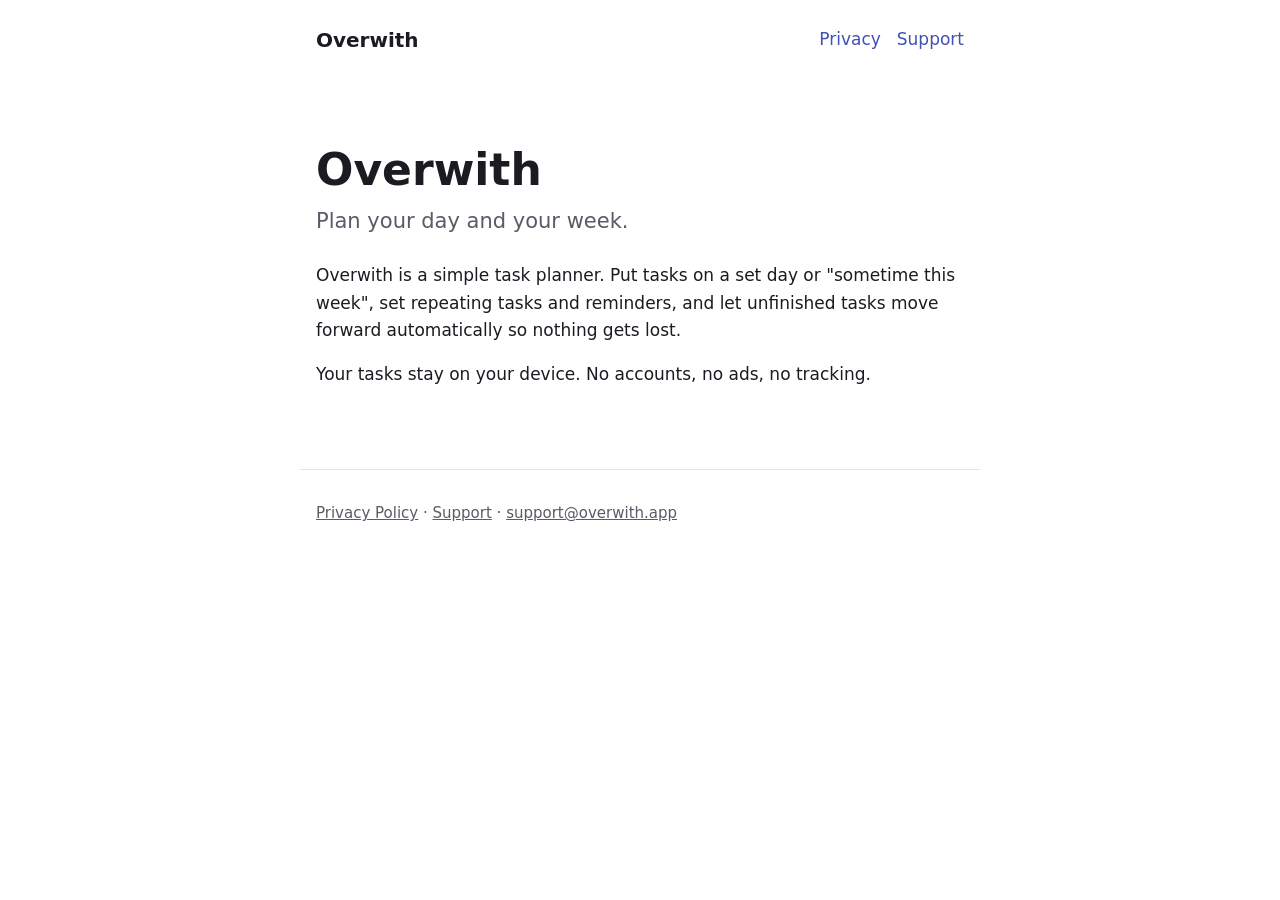
==== index.html @ d7bcf89e "feat: add home, privacy, and support pages" ====
<!doctype html>
<html lang="en">
<head>
  <meta charset="utf-8">
  <meta name="viewport" content="width=device-width, initial-scale=1">
  <title>Overwith</title>
  <meta name="description" content="Overwith: plan your day and your week.">
  <link rel="stylesheet" href="style.css">
</head>
<body>
  <header>
    <a class="brand" href="/">Overwith</a>
    <nav>
      <a href="/privacy">Privacy</a>
      <a href="/support">Support</a>
    </nav>
  </header>

  <main>
    <section class="hero">
      <h1>Overwith</h1>
      <p class="tagline">Plan your day and your week.</p>
      <p>
        Overwith is a simple task planner. Put tasks on a set day or
        "sometime this week", set repeating tasks and reminders, and let
        unfinished tasks move forward automatically so nothing gets lost.
      </p>
      <p>
        Your tasks stay on your device. No accounts, no ads, no tracking.
      </p>
    </section>
  </main>

  <footer>
    <p>
      <a href="/privacy">Privacy Policy</a> ·
      <a href="/support">Support</a> ·
      <a href="mailto:support@overwith.app">support@overwith.app</a>
    </p>
  </footer>
</body>
</html>
---- style.css ----
:root {
  --bg: #ffffff;
  --surface: #f4f4fb;
  --text: #1c1b22;
  --muted: #5b5a66;
  --accent: #3f51b5;
  --border: #e2e1ec;
  color-scheme: light dark;
}

@media (prefers-color-scheme: dark) {
  :root {
    --bg: #121218;
    --surface: #1c1c25;
    --text: #e6e5ee;
    --muted: #a9a8b6;
    --accent: #9fa8ff;
    --border: #2c2c38;
  }
}

* {
  box-sizing: border-box;
}

body {
  margin: 0;
  background: var(--bg);
  color: var(--text);
  font-family: system-ui, -apple-system, "Segoe UI", Roboto, sans-serif;
  font-size: 17px;
  line-height: 1.6;
}

header,
main,
footer {
  max-width: 680px;
  margin: 0 auto;
  padding: 0 16px;
}

header {
  display: flex;
  align-items: center;
  justify-content: space-between;
  gap: 16px;
  padding-top: 24px;
  padding-bottom: 24px;
}

header .brand {
  font-weight: 700;
  font-size: 20px;
  color: var(--text);
  text-decoration: none;
}

nav {
  display: flex;
  gap: 16px;
}

a {
  color: var(--accent);
}

nav a {
  text-decoration: none;
}

nav a:hover,
nav a:focus-visible {
  text-decoration: underline;
}

main {
  padding-bottom: 48px;
}

h1 {
  font-size: 32px;
  line-height: 1.2;
  margin: 16px 0 8px;
}

h2 {
  font-size: 21px;
  margin: 32px 0 8px;
}

h3 {
  font-size: 17px;
  margin: 24px 0 4px;
}

h3 + p {
  margin-top: 0;
}

.muted {
  color: var(--muted);
}

.hero {
  padding: 48px 0 16px;
}

.hero h1 {
  font-size: 44px;
}

.hero .tagline {
  font-size: 21px;
  color: var(--muted);
  margin: 0 0 24px;
}

.summary {
  background: var(--surface);
  border: 1px solid var(--border);
  border-radius: 12px;
  padding: 16px 20px;
}

.summary p {
  margin: 0;
}

footer {
  border-top: 1px solid var(--border);
  padding-top: 16px;
  padding-bottom: 32px;
  font-size: 15px;
  color: var(--muted);
}

footer a {
  color: var(--muted);
}
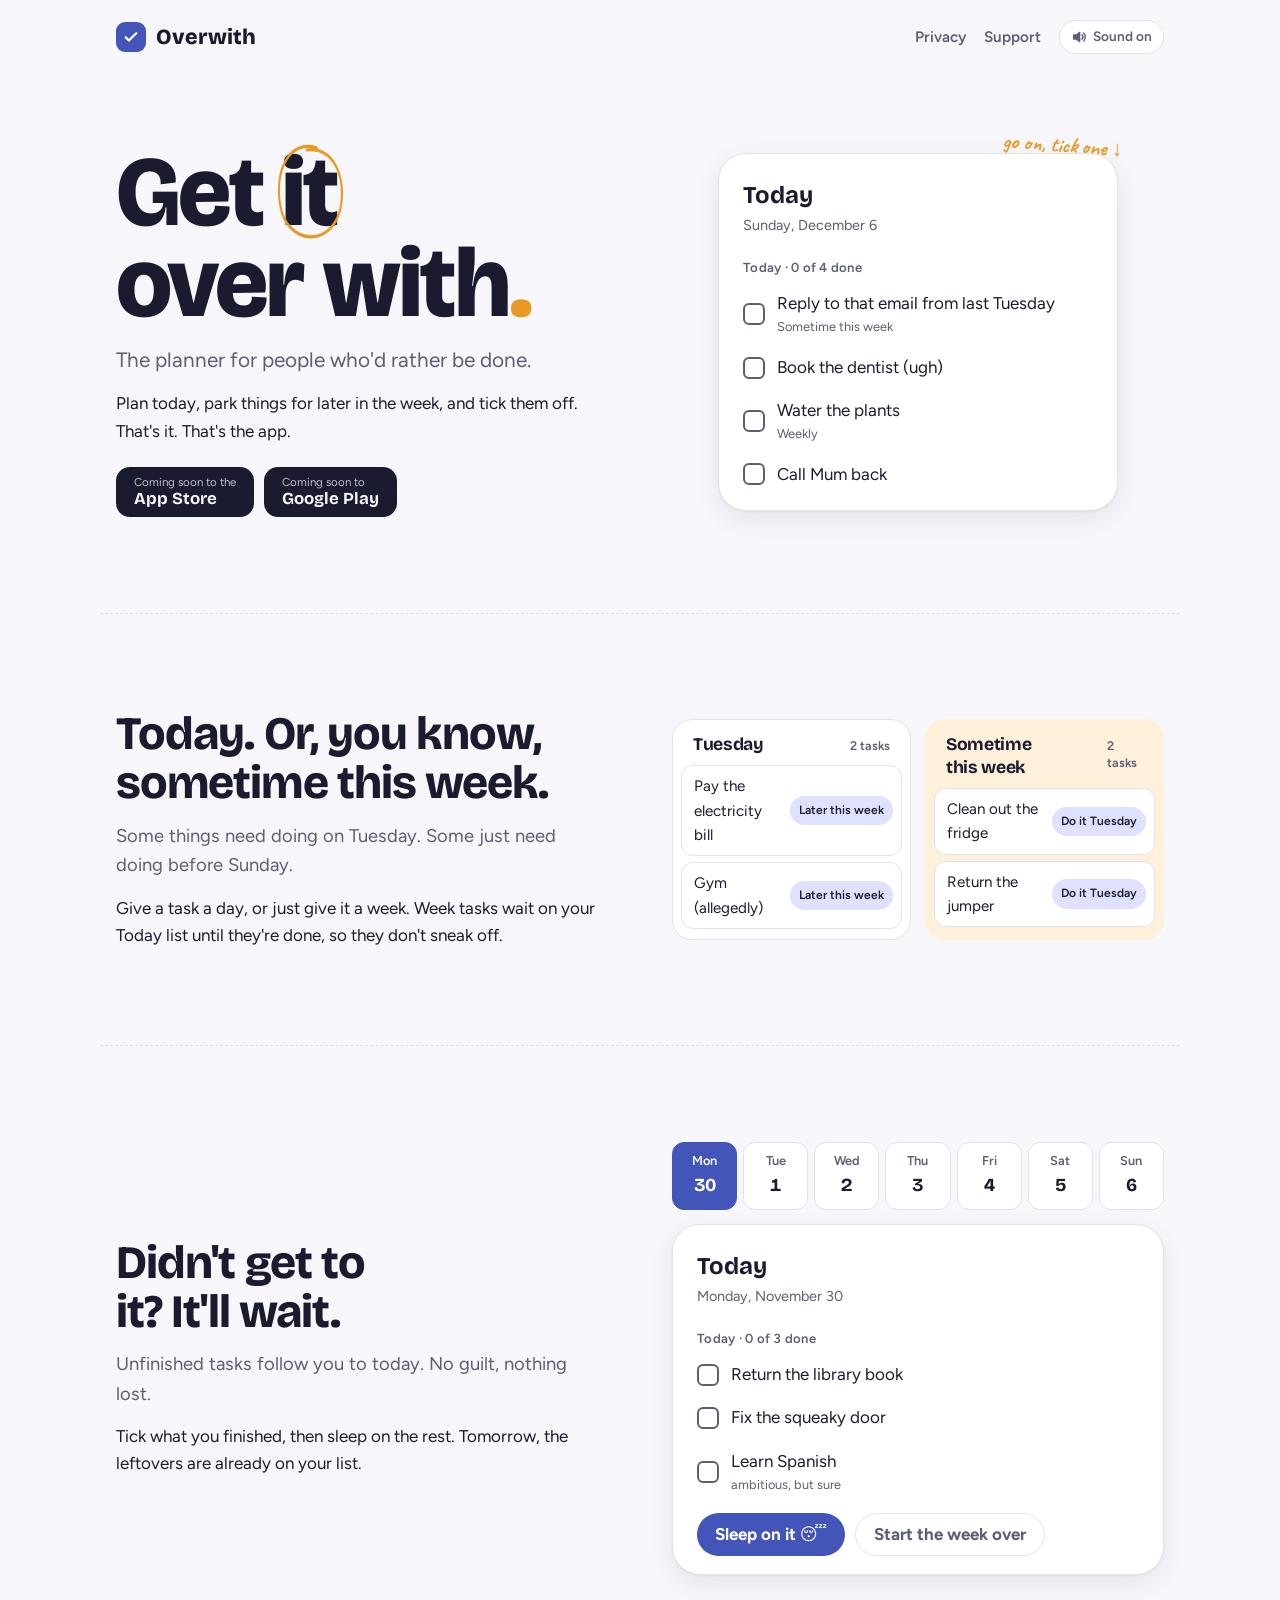
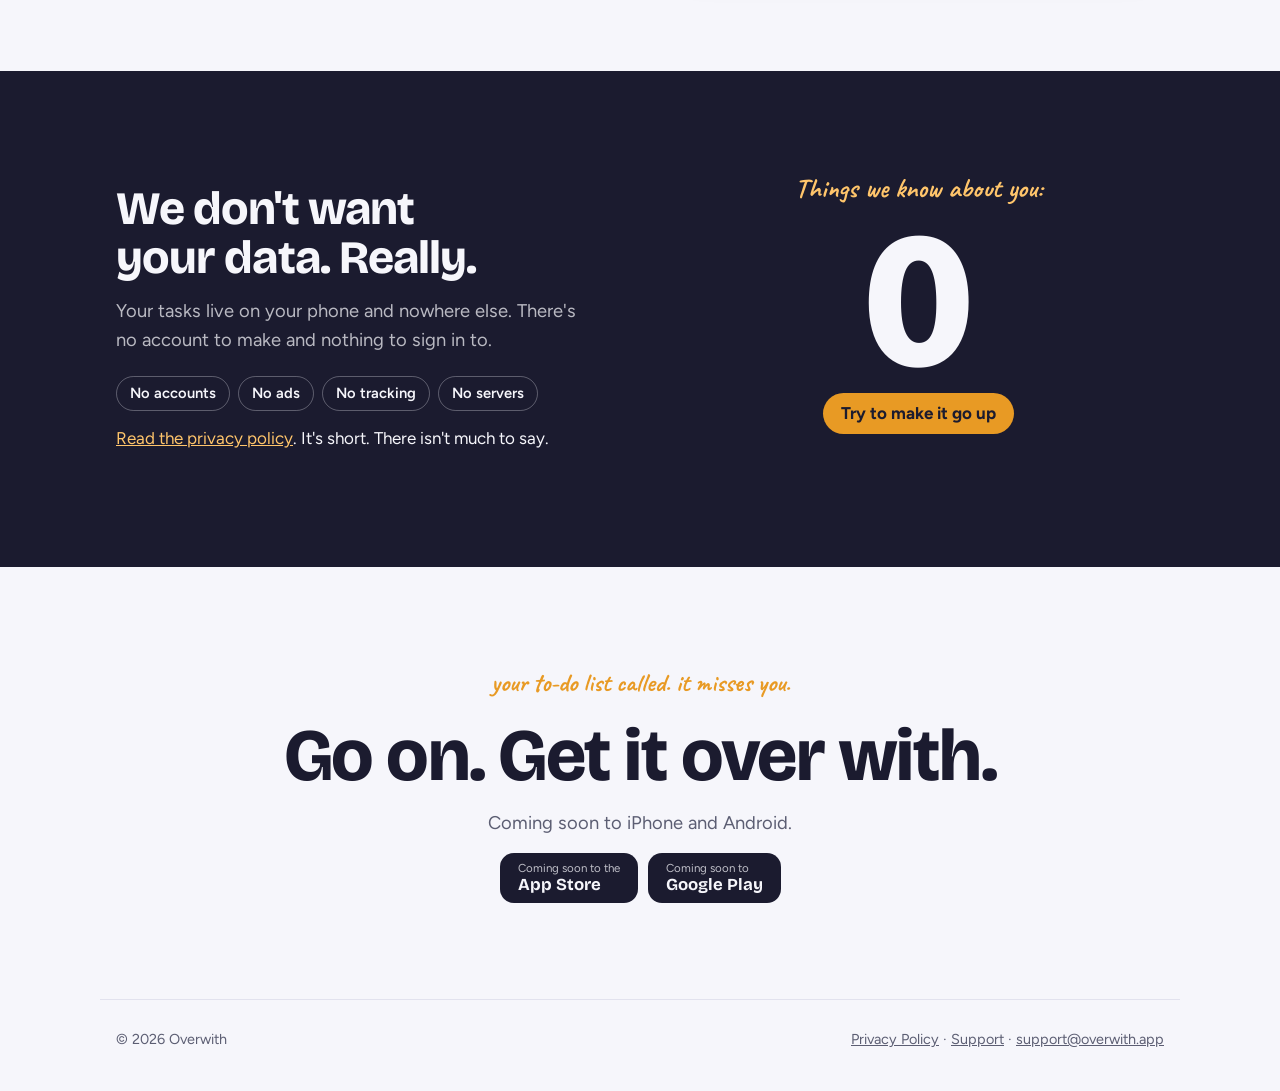
==== commit 44576436: "feat(home): add the new home page with things to try Visitors can tick off tasks, move them to later" ====
--- a/index.html
+++ b/index.html
@@ -2,41 +2,174 @@
 <html lang="en">
 <head>
   <meta charset="utf-8">
-  <meta name="viewport" content="width=device-width, initial-scale=1">
-  <title>Overwith</title>
-  <meta name="description" content="Overwith: plan your day and your week.">
-  <link rel="stylesheet" href="style.css">
+  <meta name="viewport" content="width=device-width, initial-scale=1, viewport-fit=cover">
+  <title>Overwith · Get it over with.</title>
+  <meta name="description" content="Overwith is the planner for people who'd rather be done. Plan today, park things for later in the week, and tick them off. Coming soon to iPhone and Android.">
+  <link rel="preload" href="/fonts/bricolage-grotesque.woff2" as="font" type="font/woff2" crossorigin>
+  <link rel="preload" href="/fonts/figtree.woff2" as="font" type="font/woff2" crossorigin>
+  <link rel="stylesheet" href="/style.css">
+  <script src="/script.js" defer></script>
 </head>
 <body>
+  <a class="skip-link" href="#main">Skip to content</a>
+
   <header>
-    <a class="brand" href="/">Overwith</a>
-    <nav>
+    <a class="brand" href="/" aria-label="Overwith home">
+      <span class="brand-mark" aria-hidden="true">
+        <svg viewBox="0 0 24 24"><path d="M5 12.5l4.2 4.2L19 7" fill="none" stroke="currentColor" stroke-width="3" stroke-linecap="round" stroke-linejoin="round"/></svg>
+      </span>
+      Overwith
+    </a>
+    <nav aria-label="Main">
       <a href="/privacy">Privacy</a>
       <a href="/support">Support</a>
+      <button class="sound-btn" type="button" id="soundBtn" aria-pressed="true" hidden>
+        <svg viewBox="0 0 24 24" aria-hidden="true" fill="none" stroke="currentColor" stroke-width="2" stroke-linecap="round" stroke-linejoin="round">
+          <path d="M4 9h4l5-4v14l-5-4H4z" fill="currentColor"/>
+          <path class="wave" d="M16.5 8.5a5 5 0 0 1 0 7M19 6a8.5 8.5 0 0 1 0 12"/>
+          <path class="cross" d="M17 9l5 6M22 9l-5 6"/>
+        </svg>
+        <span id="soundLabel">Sound on</span>
+      </button>
     </nav>
   </header>
 
-  <main>
-    <section class="hero">
-      <h1>Overwith</h1>
-      <p class="tagline">Plan your day and your week.</p>
-      <p>
-        Overwith is a simple task planner. Put tasks on a set day or
-        "sometime this week", set repeating tasks and reminders, and let
-        unfinished tasks move forward automatically so nothing gets lost.
-      </p>
-      <p>
-        Your tasks stay on your device. No accounts, no ads, no tracking.
-      </p>
+  <main id="main" class="home">
+    <!-- Hero -->
+    <section class="band hero" aria-labelledby="hero-title">
+      <div class="wrap split">
+        <div class="copy">
+          <h1 id="hero-title">Get <span class="it">it<svg viewBox="0 0 100 100" preserveAspectRatio="none" aria-hidden="true"><path d="M60 8 C 20 0, -2 30, 8 62 C 18 96, 80 100, 94 64 C 104 34, 82 6, 46 10"/></svg></span> over with<span class="dot">.</span></h1>
+          <p class="lede">The planner for people who'd rather be done.</p>
+          <p>Plan today, park things for later in the week, and tick them off. That's it. That's the app.</p>
+          <div class="stores">
+            <button class="store" type="button" data-soon><small>Coming soon to the</small><b>App Store</b></button>
+            <button class="store" type="button" data-soon><small>Coming soon to</small><b>Google Play</b></button>
+          </div>
+        </div>
+
+        <div class="phone" role="group" aria-label="Try it: a sample Today list">
+          <span class="margin-note hand" aria-hidden="true">go on, tick one ↓</span>
+          <div class="phone-head">
+            <div class="phone-title">Today</div>
+            <div class="phone-date" id="heroDate">Your list for today</div>
+          </div>
+          <div class="sec" id="heroCount" aria-live="polite">Today · 0 of 4 done</div>
+          <ul class="tasks" id="heroList">
+            <li class="task"><input class="check" type="checkbox" id="hero-0"><label class="label" for="hero-0">Reply to that email from last Tuesday<svg viewBox="0 0 100 10" preserveAspectRatio="none" aria-hidden="true"><path d="M1 6 C 18 1, 28 9, 48 5 S 78 1, 99 5"/></svg><span class="meta">Sometime this week</span></label></li>
+            <li class="task"><input class="check" type="checkbox" id="hero-1"><label class="label" for="hero-1">Book the dentist (ugh)<svg viewBox="0 0 100 10" preserveAspectRatio="none" aria-hidden="true"><path d="M1 6 C 18 1, 28 9, 48 5 S 78 1, 99 5"/></svg></label></li>
+            <li class="task"><input class="check" type="checkbox" id="hero-2"><label class="label" for="hero-2">Water the plants<svg viewBox="0 0 100 10" preserveAspectRatio="none" aria-hidden="true"><path d="M1 6 C 18 1, 28 9, 48 5 S 78 1, 99 5"/></svg><span class="meta">Weekly</span></label></li>
+            <li class="task"><input class="check" type="checkbox" id="hero-3"><label class="label" for="hero-3">Call Mum back<svg viewBox="0 0 100 10" preserveAspectRatio="none" aria-hidden="true"><path d="M1 6 C 18 1, 28 9, 48 5 S 78 1, 99 5"/></svg></label></li>
+          </ul>
+        </div>
+      </div>
+    </section>
+
+    <!-- Day or week -->
+    <section class="band" aria-labelledby="week-title">
+      <div class="wrap split">
+        <div class="copy">
+          <h2 id="week-title">Today. Or, you know, sometime this week.</h2>
+          <p class="lede">Some things need doing on Tuesday. Some just need doing before Sunday.</p>
+          <p>Give a task a day, or just give it a week. Week tasks wait on your Today list until they're done, so they don't sneak off.</p>
+        </div>
+        <div class="board" role="group" aria-label="Try it: move tasks between a day and the week">
+          <div class="col">
+            <h3>Tuesday <span id="dayCount">2 tasks</span></h3>
+            <ul id="dayList">
+              <li class="chip"><span>Pay the electricity bill</span></li>
+              <li class="chip"><span>Gym (allegedly)</span></li>
+            </ul>
+          </div>
+          <div class="col week">
+            <h3>Sometime this week <span id="weekCount">2 tasks</span></h3>
+            <ul id="weekList">
+              <li class="chip"><span>Clean out the fridge</span></li>
+              <li class="chip"><span>Return the jumper</span></li>
+            </ul>
+          </div>
+        </div>
+      </div>
+    </section>
+
+    <!-- Carry forward -->
+    <section class="band" aria-labelledby="carry-title">
+      <div class="wrap split">
+        <div class="copy">
+          <h2 id="carry-title">Didn't get to it? It'll wait.</h2>
+          <p class="lede">Unfinished tasks follow you to today. No guilt, nothing lost.</p>
+          <p>Tick what you finished, then sleep on the rest. Tomorrow, the leftovers are already on your list.</p>
+        </div>
+        <div class="carry">
+          <div class="days" id="days" aria-hidden="true">
+            <div class="day today">Mon</div><div class="day">Tue</div><div class="day">Wed</div><div class="day">Thu</div><div class="day">Fri</div><div class="day">Sat</div><div class="day">Sun</div>
+          </div>
+          <div class="phone" role="group" aria-label="Try it: watch unfinished tasks carry forward">
+            <div class="phone-head">
+              <div class="phone-title">Today</div>
+              <div class="phone-date" id="carryDate">Monday</div>
+            </div>
+            <div class="sec" id="carryCount" aria-live="polite">Today · 0 of 3 done</div>
+            <ul class="tasks" id="carryList">
+              <li class="task"><input class="check" type="checkbox" id="carry-0"><label class="label" for="carry-0">Return the library book<svg viewBox="0 0 100 10" preserveAspectRatio="none" aria-hidden="true"><path d="M1 6 C 18 1, 28 9, 48 5 S 78 1, 99 5"/></svg></label></li>
+              <li class="task"><input class="check" type="checkbox" id="carry-1"><label class="label" for="carry-1">Fix the squeaky door<svg viewBox="0 0 100 10" preserveAspectRatio="none" aria-hidden="true"><path d="M1 6 C 18 1, 28 9, 48 5 S 78 1, 99 5"/></svg></label></li>
+              <li class="task"><input class="check" type="checkbox" id="carry-2"><label class="label" for="carry-2">Learn Spanish<svg viewBox="0 0 100 10" preserveAspectRatio="none" aria-hidden="true"><path d="M1 6 C 18 1, 28 9, 48 5 S 78 1, 99 5"/></svg><span class="meta">ambitious, but sure</span></label></li>
+            </ul>
+            <div class="row-btns" id="carryBtns" hidden>
+              <button class="btn" type="button" id="sleep">Sleep on it 😴</button>
+              <button class="btn ghost" type="button" id="carryReset">Start the week over</button>
+            </div>
+          </div>
+        </div>
+      </div>
+    </section>
+
+    <!-- Privacy -->
+    <section class="band privacy-band" aria-labelledby="privacy-title">
+      <div class="wrap split">
+        <div class="copy">
+          <h2 id="privacy-title">We don't want your data. Really.</h2>
+          <p class="lede">Your tasks live on your phone and nowhere else. There's no account to make and nothing to sign in to.</p>
+          <ul class="nos" aria-label="What Overwith doesn't have">
+            <li>No accounts</li>
+            <li>No ads</li>
+            <li>No tracking</li>
+            <li>No servers</li>
+          </ul>
+          <p><a href="/privacy">Read the privacy policy</a>. It's short. There isn't much to say.</p>
+        </div>
+        <div class="counter">
+          <div class="counter-label">Things we know about you:</div>
+          <div class="zero" id="zero">0</div>
+          <button class="btn poke" type="button" id="poke" hidden>Try to make it go up</button>
+          <p class="quip" id="quip" aria-live="polite"></p>
+        </div>
+      </div>
+    </section>
+
+    <!-- Call to action -->
+    <section class="band cta" aria-labelledby="cta-title">
+      <div class="wrap">
+        <p class="hand cta-note">your to-do list called. it misses you.</p>
+        <h2 id="cta-title">Go on. Get it over with.</h2>
+        <p class="lede">Coming soon to iPhone and Android.</p>
+        <div class="stores">
+          <button class="store" type="button" data-soon><small>Coming soon to the</small><b>App Store</b></button>
+          <button class="store" type="button" data-soon><small>Coming soon to</small><b>Google Play</b></button>
+        </div>
+      </div>
     </section>
   </main>
 
   <footer>
+    <p>© 2026 Overwith</p>
     <p>
       <a href="/privacy">Privacy Policy</a> ·
       <a href="/support">Support</a> ·
       <a href="mailto:support@overwith.app">support@overwith.app</a>
     </p>
   </footer>
+
+  <output class="toast" id="toast" aria-live="polite"></output>
 </body>
 </html>
--- a/style.css
+++ b/style.css
@@ -1,140 +1,967 @@
+/* Overwith site styles
+   Fonts are hosted on this site (fonts/), so visitors are never sent to a
+   third party. All colours are tokens below; dark mode only swaps tokens. */
+
+/* ---------- Fonts ---------- */
+@font-face {
+  font-family: "Bricolage Grotesque";
+  src: url("/fonts/bricolage-grotesque.woff2") format("woff2");
+  font-weight: 500 800;
+  font-display: swap;
+}
+
+@font-face {
+  font-family: "Figtree";
+  src: url("/fonts/figtree.woff2") format("woff2");
+  font-weight: 400 700;
+  font-display: swap;
+}
+
+@font-face {
+  font-family: "Caveat";
+  src: url("/fonts/caveat.woff2") format("woff2");
+  font-weight: 600 700;
+  font-display: swap;
+}
+
+/* ---------- Tokens ---------- */
 :root {
-  --bg: #ffffff;
-  --surface: #f4f4fb;
-  --text: #1c1b22;
-  --muted: #5b5a66;
-  --accent: #3f51b5;
-  --border: #e2e1ec;
+  --paper: #f6f6fb;
+  --card: #ffffff;
+  --ink: #1b1b2f;
+  --muted: #5c5e73;
+  --line: #e2e2ee;
+  --indigo: #4355b9;
+  --on-indigo: #ffffff;
+  --indigo-soft: #dfe1ff;
+  --marigold: #e89a24;
+  --marigold-soft: #fff1d9;
+  --done: #2b8a57;
+  --shadow: 0 1px 2px rgb(27 27 47 / 0.06), 0 8px 24px rgb(27 27 47 / 0.08);
+  /* Yellow text on the privacy band, which flips light in dark mode */
+  --band-accent: #ffc56b;
+
+  --f-display: "Bricolage Grotesque", "Segoe UI", system-ui, sans-serif;
+  --f-body: "Figtree", system-ui, -apple-system, "Segoe UI", Roboto, sans-serif;
+  --f-hand: "Caveat", "Segoe Print", "Comic Sans MS", cursive;
+
+  --wide: 1080px;
+  --read: 680px;
+  --gutter-l: max(16px, env(safe-area-inset-left, 0px));
+  --gutter-r: max(16px, env(safe-area-inset-right, 0px));
+
   color-scheme: light dark;
 }
 
 @media (prefers-color-scheme: dark) {
   :root {
-    --bg: #121218;
-    --surface: #1c1c25;
-    --text: #e6e5ee;
-    --muted: #a9a8b6;
-    --accent: #9fa8ff;
-    --border: #2c2c38;
-  }
-}
-
-* {
+    --paper: #121318;
+    --card: #1c1d26;
+    --ink: #e5e2ea;
+    --muted: #a9aabd;
+    --line: #2e3040;
+    --indigo: #bac3ff;
+    --on-indigo: #102078;
+    --indigo-soft: #2a3478;
+    --marigold: #ffc56b;
+    --marigold-soft: #3a2c14;
+    --done: #74d6a0;
+    --shadow: 0 1px 2px rgb(0 0 0 / 0.4), 0 8px 24px rgb(0 0 0 / 0.35);
+    --band-accent: #8f5300;
+  }
+}
+
+/* ---------- Base ---------- */
+*,
+*::before,
+*::after {
   box-sizing: border-box;
+}
+
+html {
+  -webkit-text-size-adjust: 100%;
+  scroll-behavior: smooth;
 }
 
 body {
   margin: 0;
-  background: var(--bg);
-  color: var(--text);
-  font-family: system-ui, -apple-system, "Segoe UI", Roboto, sans-serif;
-  font-size: 17px;
+  background: var(--paper);
+  color: var(--ink);
+  font-family: var(--f-body);
+  font-size: 1.0625rem;
   line-height: 1.6;
 }
 
+img,
+svg {
+  max-width: 100%;
+}
+
+/* Keep hidden things hidden, even when a class sets display */
+[hidden] {
+  display: none !important;
+}
+
+a {
+  color: var(--indigo);
+}
+
+:focus-visible {
+  outline: 3px solid var(--marigold);
+  outline-offset: 2px;
+  border-radius: 6px;
+}
+
+h1,
+h2,
+h3 {
+  font-family: var(--f-display);
+  letter-spacing: -0.02em;
+  text-wrap: balance;
+}
+
+h1 {
+  font-size: clamp(2.2rem, 6vw, 3.2rem);
+  line-height: 1.05;
+  font-weight: 800;
+  margin: 16px 0 12px;
+}
+
+h2 {
+  font-size: clamp(1.5rem, 3.5vw, 1.9rem);
+  line-height: 1.15;
+  font-weight: 750;
+  margin: 40px 0 8px;
+}
+
+h3 {
+  font-size: 1.15rem;
+  line-height: 1.3;
+  font-weight: 700;
+  margin: 28px 0 4px;
+}
+
+h3 + p {
+  margin-top: 0;
+}
+
+.muted {
+  color: var(--muted);
+}
+
+.hand {
+  font-family: var(--f-hand);
+  font-weight: 700;
+  color: var(--marigold);
+}
+
+.skip-link {
+  position: absolute;
+  left: 16px;
+  top: -100px;
+  background: var(--ink);
+  color: var(--paper);
+  padding: 8px 14px;
+  border-radius: 999px;
+  z-index: 30;
+}
+
+.skip-link:focus {
+  top: 12px;
+}
+
+/* ---------- Layout ----------
+   header and footer span the wide width. main is a reading column by
+   default; the home page (main.home) uses full-width bands with .wrap. */
 header,
+footer,
 main,
-footer {
-  max-width: 680px;
-  margin: 0 auto;
-  padding: 0 16px;
-}
-
+.wrap {
+  padding-left: var(--gutter-l);
+  padding-right: var(--gutter-r);
+  margin-left: auto;
+  margin-right: auto;
+}
+
+header,
+footer,
+.wrap {
+  max-width: var(--wide);
+}
+
+main {
+  max-width: var(--read);
+  padding-bottom: 64px;
+}
+
+main.home {
+  max-width: none;
+  padding: 0;
+}
+
+/* ---------- Header ---------- */
 header {
   display: flex;
   align-items: center;
   justify-content: space-between;
+  flex-wrap: wrap;
   gap: 16px;
-  padding-top: 24px;
-  padding-bottom: 24px;
-}
-
-header .brand {
-  font-weight: 700;
-  font-size: 20px;
-  color: var(--text);
+  padding-block: 20px;
+}
+
+.brand {
+  display: inline-flex;
+  align-items: center;
+  gap: 10px;
+  font-family: var(--f-display);
+  font-weight: 800;
+  font-size: 1.35rem;
+  color: var(--ink);
   text-decoration: none;
+}
+
+.brand-mark {
+  width: 30px;
+  height: 30px;
+  border-radius: 9px;
+  background: var(--indigo);
+  color: var(--on-indigo);
+  display: grid;
+  place-items: center;
+}
+
+.brand-mark svg {
+  width: 18px;
+  height: 18px;
 }
 
 nav {
   display: flex;
-  gap: 16px;
-}
-
-a {
-  color: var(--accent);
+  align-items: center;
+  gap: 18px;
+  font-weight: 600;
+  font-size: 0.95rem;
 }
 
 nav a {
+  color: var(--muted);
   text-decoration: none;
 }
 
 nav a:hover,
-nav a:focus-visible {
+nav a[aria-current="page"] {
+  color: var(--ink);
+}
+
+nav a[aria-current="page"] {
   text-decoration: underline;
-}
-
-main {
-  padding-bottom: 48px;
-}
-
-h1 {
-  font-size: 32px;
+  text-decoration-color: var(--marigold);
+  text-decoration-thickness: 3px;
+  text-underline-offset: 6px;
+}
+
+/* ---------- Buttons ---------- */
+.btn {
+  display: inline-flex;
+  align-items: center;
+  gap: 8px;
+  border: 0;
+  border-radius: 999px;
+  font: inherit;
+  font-weight: 700;
   line-height: 1.2;
-  margin: 16px 0 8px;
-}
-
-h2 {
-  font-size: 21px;
-  margin: 32px 0 8px;
-}
-
-h3 {
-  font-size: 17px;
-  margin: 24px 0 4px;
-}
-
-h3 + p {
-  margin-top: 0;
-}
-
-.muted {
-  color: var(--muted);
-}
-
-.hero {
-  padding: 48px 0 16px;
-}
-
-.hero h1 {
-  font-size: 44px;
-}
-
-.hero .tagline {
-  font-size: 21px;
-  color: var(--muted);
-  margin: 0 0 24px;
+  padding: 10px 18px;
+  cursor: pointer;
+  background: var(--indigo);
+  color: var(--on-indigo);
+  text-decoration: none;
+}
+
+.btn:active {
+  transform: translateY(1px);
+}
+
+.btn:disabled {
+  opacity: 0.55;
+  cursor: default;
+}
+
+.btn.ghost {
+  background: transparent;
+  color: var(--muted);
+  border: 1px solid var(--line);
+}
+
+.sound-btn {
+  display: inline-flex;
+  align-items: center;
+  gap: 6px;
+  border: 1px solid var(--line);
+  background: var(--card);
+  color: var(--muted);
+  font: inherit;
+  font-weight: 600;
+  font-size: 0.85rem;
+  padding: 5px 11px;
+  border-radius: 999px;
+  cursor: pointer;
+}
+
+.sound-btn:hover {
+  color: var(--ink);
+}
+
+.sound-btn svg {
+  width: 16px;
+  height: 16px;
+}
+
+.sound-btn .wave {
+  transition: opacity 0.15s;
+}
+
+.sound-btn[aria-pressed="false"] .wave,
+.sound-btn[aria-pressed="true"] .cross {
+  opacity: 0;
+}
+
+/* App store buttons. Plain text, not official badges, until the app is live. */
+.stores {
+  display: flex;
+  flex-wrap: wrap;
+  gap: 10px;
+}
+
+.store {
+  display: inline-flex;
+  flex-direction: column;
+  padding: 9px 18px;
+  border: 0;
+  border-radius: 14px;
+  background: var(--ink);
+  color: var(--paper);
+  font: inherit;
+  line-height: 1.15;
+  text-align: left;
+  text-decoration: none;
+  cursor: pointer;
+}
+
+.store small {
+  font-size: 0.72rem;
+  opacity: 0.75;
+}
+
+.store b {
+  font-family: var(--f-display);
+  font-size: 1.05rem;
+}
+
+/* ---------- Cards ---------- */
+.card {
+  background: var(--card);
+  border: 1px solid var(--line);
+  border-radius: 20px;
+  padding: 18px 20px;
 }
 
 .summary {
-  background: var(--surface);
-  border: 1px solid var(--border);
-  border-radius: 12px;
-  padding: 16px 20px;
+  background: var(--marigold-soft);
+  border-radius: 20px;
+  padding: 18px 22px;
 }
 
 .summary p {
   margin: 0;
 }
 
+/* ---------- Toast ---------- */
+.toast {
+  position: fixed;
+  left: 50%;
+  bottom: calc(20px + env(safe-area-inset-bottom, 0px));
+  transform: translate(-50%, calc(100% + 40px));
+  visibility: hidden;
+  max-width: calc(100% - 32px);
+  background: var(--ink);
+  color: var(--paper);
+  padding: 10px 18px;
+  border-radius: 999px;
+  font-weight: 600;
+  text-align: center;
+  box-shadow: var(--shadow);
+  transition: transform 0.3s ease, visibility 0.3s;
+  z-index: 20;
+}
+
+.toast.show {
+  transform: translate(-50%, 0);
+  visibility: visible;
+}
+
+/* ---------- Footer ---------- */
 footer {
-  border-top: 1px solid var(--border);
-  padding-top: 16px;
-  padding-bottom: 32px;
-  font-size: 15px;
-  color: var(--muted);
+  display: flex;
+  flex-wrap: wrap;
+  justify-content: space-between;
+  gap: 12px;
+  padding-block: 28px 40px;
+  border-top: 1px solid var(--line);
+  color: var(--muted);
+  font-size: 0.9rem;
+}
+
+footer p {
+  margin: 0;
 }
 
 footer a {
   color: var(--muted);
 }
+
+/* ---------- Home page ----------
+   Stacked bands, each one headline plus one thing to try. */
+.home h1,
+.home h2,
+.home h3,
+.home p {
+  margin: 0;
+}
+
+.home h2 {
+  font-size: clamp(1.9rem, 4.2vw, 2.9rem);
+  line-height: 1.05;
+}
+
+.band .wrap {
+  padding-block: clamp(48px, 8vw, 96px);
+}
+
+.band + .band .wrap {
+  border-top: 1px dashed var(--line);
+}
+
+.split {
+  display: grid;
+  grid-template-columns: 1fr 1fr;
+  gap: clamp(28px, 5vw, 64px);
+  align-items: center;
+}
+
+.split > * {
+  min-width: 0;
+}
+
+.copy {
+  display: grid;
+  gap: 14px;
+  max-width: 30rem;
+}
+
+.lede {
+  color: var(--muted);
+  font-size: 1.15rem;
+}
+
+/* Hero */
+.hero .wrap {
+  padding-block: clamp(32px, 6vw, 72px) clamp(48px, 8vw, 96px);
+}
+
+.hero h1 {
+  font-size: clamp(3rem, 9vw, 6.2rem);
+  line-height: 0.92;
+}
+
+.hero .lede {
+  font-size: 1.3rem;
+}
+
+.hero .stores {
+  margin-top: 8px;
+}
+
+.it {
+  position: relative;
+  display: inline-block;
+}
+
+.it svg {
+  position: absolute;
+  left: -12%;
+  top: -8%;
+  width: 124%;
+  max-width: none;
+  height: 120%;
+  overflow: visible;
+  pointer-events: none;
+}
+
+.it path {
+  fill: none;
+  stroke: var(--marigold);
+  stroke-width: 3;
+  stroke-linecap: round;
+  stroke-dasharray: 400;
+  stroke-dashoffset: 0;
+  animation: draw 1.1s 0.3s ease-out backwards;
+}
+
+.dot {
+  color: var(--marigold);
+}
+
+@keyframes draw {
+  from {
+    stroke-dashoffset: 400;
+  }
+}
+
+/* Task cards, styled after the app's Today screen */
+.phone {
+  position: relative;
+  width: 100%;
+  max-width: 400px;
+  justify-self: center;
+  background: var(--card);
+  border: 1px solid var(--line);
+  border-radius: 28px;
+  box-shadow: var(--shadow);
+  padding: 22px 8px 14px;
+}
+
+.phone-head {
+  padding: 0 16px 6px;
+}
+
+.phone-title {
+  font-family: var(--f-display);
+  font-weight: 700;
+  font-size: 1.5rem;
+}
+
+.phone-date {
+  color: var(--muted);
+  font-size: 0.9rem;
+}
+
+.sec {
+  padding: 14px 16px 4px;
+  font-size: 0.82rem;
+  font-weight: 600;
+  color: var(--muted);
+  letter-spacing: 0.02em;
+  font-variant-numeric: tabular-nums;
+}
+
+.tasks {
+  list-style: none;
+  margin: 0;
+  padding: 0;
+}
+
+.task {
+  display: flex;
+  align-items: center;
+  gap: 12px;
+  padding: 8px 16px;
+  border-radius: 14px;
+  transition: background 0.2s;
+}
+
+.task:hover {
+  background: color-mix(in srgb, var(--indigo-soft) 45%, transparent);
+}
+
+.task.arrive {
+  animation: slide-in 0.5s ease-out backwards;
+}
+
+@keyframes slide-in {
+  from {
+    transform: translateX(-40px);
+    opacity: 0;
+  }
+}
+
+.check {
+  appearance: none;
+  -webkit-appearance: none;
+  flex: none;
+  width: 22px;
+  height: 22px;
+  margin: 0;
+  border: 2px solid var(--muted);
+  border-radius: 6px;
+  display: grid;
+  place-items: center;
+  cursor: pointer;
+  transition: background 0.15s, border-color 0.15s, transform 0.15s;
+}
+
+.check:checked {
+  background: var(--indigo);
+  border-color: var(--indigo);
+}
+
+.check:checked::after {
+  content: "";
+  width: 10px;
+  height: 5px;
+  border-left: 2.5px solid var(--on-indigo);
+  border-bottom: 2.5px solid var(--on-indigo);
+  transform: rotate(-45deg) translate(1px, -1px);
+}
+
+.check:active {
+  transform: scale(0.88);
+}
+
+.label {
+  position: relative;
+  min-width: 0;
+  cursor: pointer;
+  transition: color 0.2s;
+}
+
+.label .meta {
+  display: block;
+  font-size: 0.8rem;
+  color: var(--muted);
+}
+
+/* The hand-drawn line through a ticked task */
+.label svg {
+  position: absolute;
+  left: -3%;
+  top: 0.55em;
+  width: 106%;
+  max-width: none;
+  height: 0.6em;
+  overflow: visible;
+  pointer-events: none;
+}
+
+.label svg path {
+  fill: none;
+  stroke: var(--marigold);
+  stroke-width: 2.4;
+  stroke-linecap: round;
+  stroke-dasharray: 130;
+  stroke-dashoffset: 130;
+  transition: stroke-dashoffset 0.35s ease-out;
+}
+
+.check:checked + .label {
+  color: var(--muted);
+}
+
+.check:checked + .label svg path {
+  stroke-dashoffset: 0;
+}
+
+.moved {
+  display: inline-block;
+  margin-left: 6px;
+  padding: 1px 7px;
+  border-radius: 999px;
+  background: var(--marigold-soft);
+  color: var(--marigold);
+  font-size: 0.72rem;
+  font-weight: 700;
+}
+
+.margin-note {
+  position: absolute;
+  right: -6px;
+  top: -26px;
+  transform: rotate(4deg);
+  font-size: 1.35rem;
+  white-space: nowrap;
+}
+
+.empty {
+  color: var(--muted);
+  font-size: 0.9rem;
+  font-style: italic;
+  padding: 8px 12px;
+}
+
+/* Day or week board */
+.board {
+  display: grid;
+  grid-template-columns: 1fr 1fr;
+  gap: 14px;
+}
+
+.col {
+  min-width: 0;
+  background: var(--card);
+  border: 1px solid var(--line);
+  border-radius: 20px;
+  padding: 14px 8px 10px;
+}
+
+.col.week {
+  background: var(--marigold-soft);
+  border-color: transparent;
+}
+
+.col h3 {
+  display: flex;
+  justify-content: space-between;
+  align-items: baseline;
+  gap: 8px;
+  padding: 0 12px 8px;
+  font-size: 1.1rem;
+}
+
+.col h3 span {
+  font-family: var(--f-body);
+  font-size: 0.78rem;
+  font-weight: 600;
+  color: var(--muted);
+  letter-spacing: 0;
+}
+
+.col ul {
+  list-style: none;
+  margin: 0;
+  padding: 0;
+  display: grid;
+  gap: 6px;
+  min-height: 120px;
+  align-content: start;
+}
+
+.chip {
+  display: flex;
+  align-items: center;
+  justify-content: space-between;
+  gap: 8px;
+  background: var(--card);
+  border: 1px solid var(--line);
+  border-radius: 12px;
+  padding: 8px 8px 8px 12px;
+  font-size: 0.95rem;
+  animation: pop 0.3s ease-out;
+}
+
+.chip span {
+  min-width: 0;
+}
+
+.chip button {
+  flex: none;
+  border: 0;
+  border-radius: 999px;
+  background: var(--indigo-soft);
+  color: var(--ink);
+  font: inherit;
+  font-size: 0.75rem;
+  font-weight: 600;
+  padding: 5px 9px;
+  cursor: pointer;
+}
+
+.chip button:hover {
+  background: var(--indigo);
+  color: var(--on-indigo);
+}
+
+@keyframes pop {
+  from {
+    transform: scale(0.94);
+    opacity: 0.3;
+  }
+}
+
+/* Carry forward */
+.carry {
+  display: grid;
+  gap: 14px;
+}
+
+.carry .phone {
+  max-width: none;
+}
+
+.days {
+  display: grid;
+  grid-template-columns: repeat(7, 1fr);
+  gap: 6px;
+}
+
+.day {
+  text-align: center;
+  padding: 8px 0;
+  border-radius: 12px;
+  border: 1px solid var(--line);
+  background: var(--card);
+  color: var(--muted);
+  font-size: 0.8rem;
+  font-weight: 600;
+  font-variant-numeric: tabular-nums;
+}
+
+.day b {
+  display: block;
+  font-family: var(--f-display);
+  font-size: 1.15rem;
+  color: var(--ink);
+}
+
+.day.past {
+  opacity: 0.45;
+}
+
+.day.today {
+  background: var(--indigo);
+  border-color: var(--indigo);
+  color: var(--on-indigo);
+}
+
+.day.today b {
+  color: var(--on-indigo);
+}
+
+.row-btns {
+  display: flex;
+  flex-wrap: wrap;
+  gap: 10px;
+  padding: 10px 16px 4px;
+}
+
+/* Privacy band */
+.privacy-band {
+  background: var(--ink);
+  color: var(--paper);
+}
+
+.band.privacy-band .wrap,
+.privacy-band + .band .wrap {
+  border-top: 0;
+}
+
+.privacy-band .lede {
+  color: color-mix(in srgb, var(--paper) 72%, transparent);
+}
+
+.privacy-band a {
+  color: var(--band-accent);
+}
+
+.nos {
+  display: flex;
+  flex-wrap: wrap;
+  gap: 8px;
+  margin: 6px 0 0;
+  padding: 0;
+  list-style: none;
+}
+
+.nos li {
+  border: 1px solid color-mix(in srgb, var(--paper) 30%, transparent);
+  border-radius: 999px;
+  padding: 5px 13px;
+  font-weight: 600;
+  font-size: 0.92rem;
+}
+
+.counter {
+  display: grid;
+  justify-items: center;
+  gap: 10px;
+  text-align: center;
+}
+
+.counter-label {
+  font-family: var(--f-hand);
+  font-weight: 700;
+  font-size: 1.7rem;
+  color: var(--band-accent);
+}
+
+.zero {
+  font-family: var(--f-display);
+  font-weight: 800;
+  font-size: clamp(7rem, 22vw, 12rem);
+  line-height: 0.85;
+  font-variant-numeric: tabular-nums;
+}
+
+.zero.shake {
+  animation: shake 0.4s;
+}
+
+@keyframes shake {
+  20% {
+    transform: translateX(-8px) rotate(-3deg);
+  }
+  50% {
+    transform: translateX(7px) rotate(2deg);
+  }
+  80% {
+    transform: translateX(-4px);
+  }
+}
+
+.btn.poke {
+  background: var(--marigold);
+  color: #1b1b2f;
+}
+
+.quip {
+  min-height: 1.6em;
+  font-weight: 600;
+}
+
+/* Call to action */
+.cta .wrap {
+  display: grid;
+  justify-items: center;
+  gap: 14px;
+  text-align: center;
+}
+
+.cta h2 {
+  font-size: clamp(2.4rem, 7vw, 4.6rem);
+}
+
+.cta .stores {
+  justify-content: center;
+}
+
+.cta-note {
+  font-size: 1.6rem;
+}
+
+@media (max-width: 760px) {
+  .split {
+    grid-template-columns: 1fr;
+  }
+}
+
+@media (max-width: 460px) {
+  .board {
+    grid-template-columns: 1fr;
+  }
+
+  .margin-note {
+    right: 8px;
+  }
+}
+
+/* ---------- Motion ---------- */
+@media (prefers-reduced-motion: reduce) {
+  html {
+    scroll-behavior: auto;
+  }
+
+  *,
+  *::before,
+  *::after {
+    animation: none !important;
+    transition: none !important;
+  }
+}
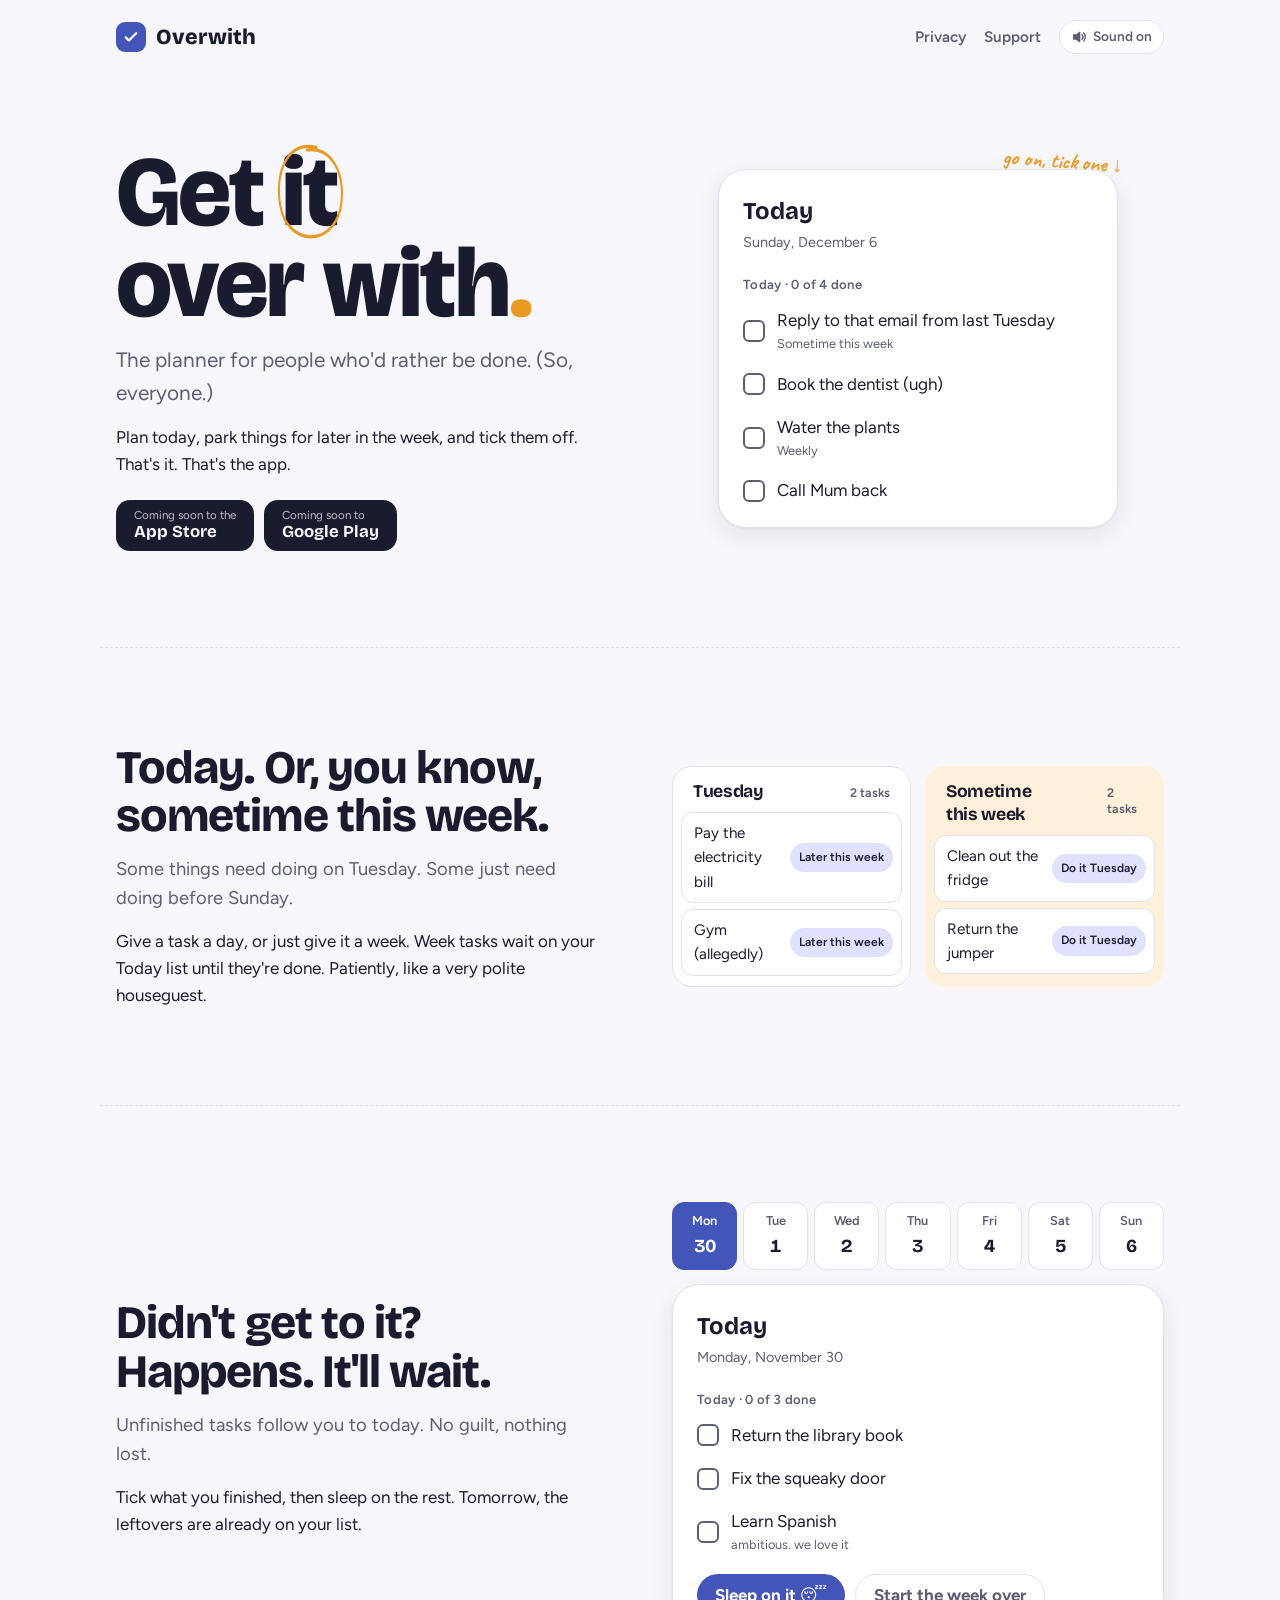
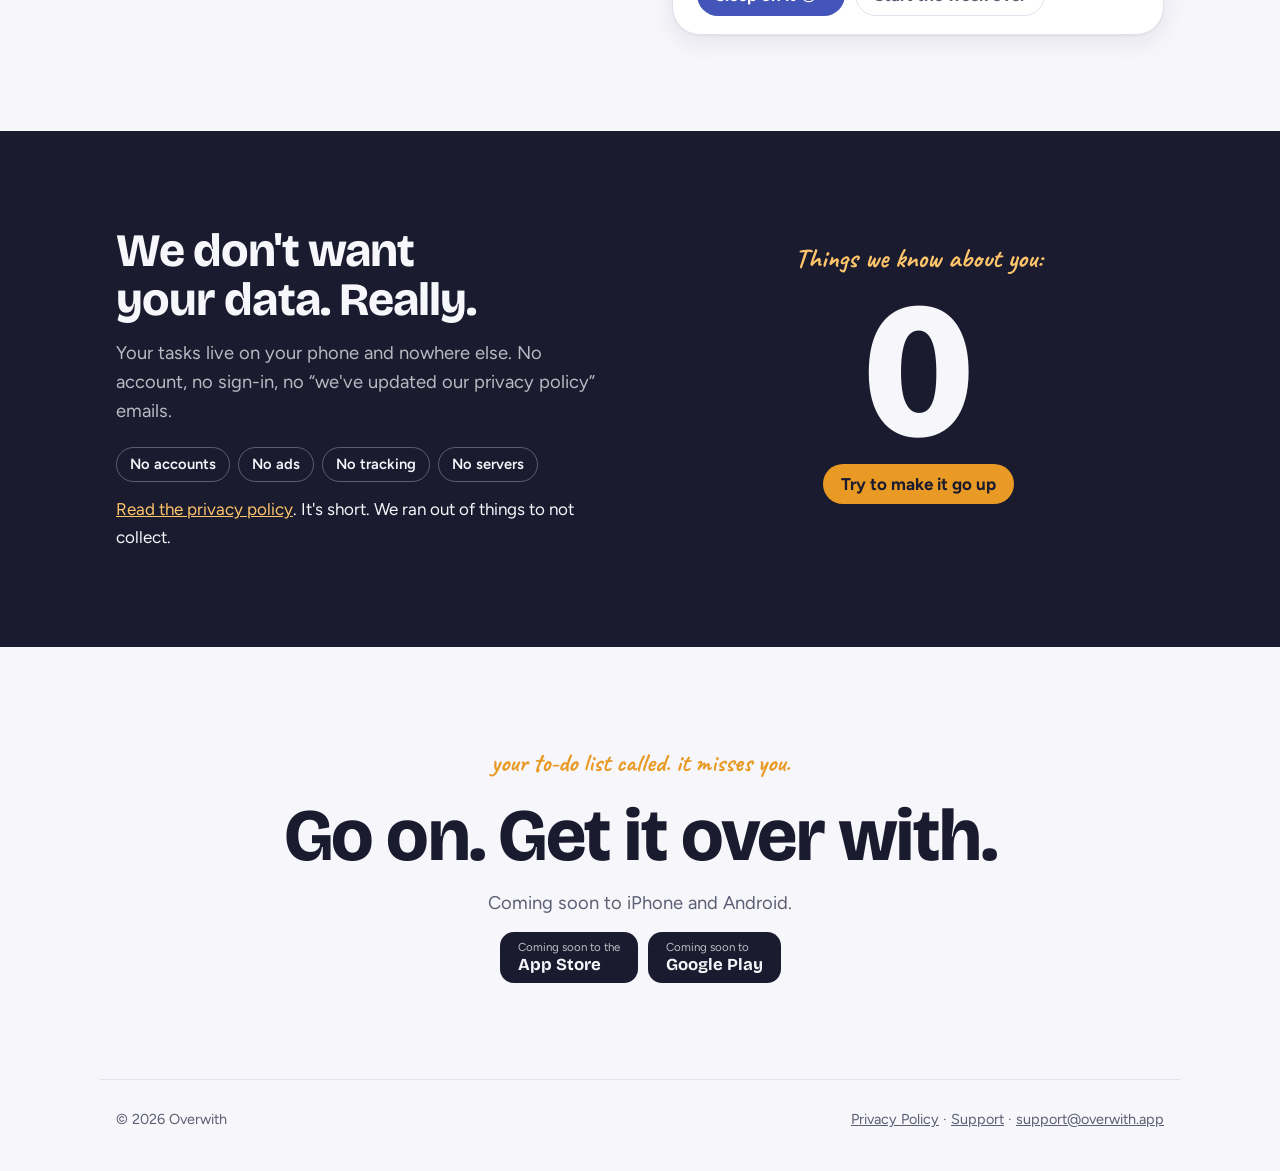
==== commit f108615b: "feat(home): switch to the new, cheekier voice Keeps the friendly headlines and adds cheekier lines t" ====
--- a/index.html
+++ b/index.html
@@ -40,7 +40,7 @@
       <div class="wrap split">
         <div class="copy">
           <h1 id="hero-title">Get <span class="it">it<svg viewBox="0 0 100 100" preserveAspectRatio="none" aria-hidden="true"><path d="M60 8 C 20 0, -2 30, 8 62 C 18 96, 80 100, 94 64 C 104 34, 82 6, 46 10"/></svg></span> over with<span class="dot">.</span></h1>
-          <p class="lede">The planner for people who'd rather be done.</p>
+          <p class="lede">The planner for people who'd rather be done. (So, everyone.)</p>
           <p>Plan today, park things for later in the week, and tick them off. That's it. That's the app.</p>
           <div class="stores">
             <button class="store" type="button" data-soon><small>Coming soon to the</small><b>App Store</b></button>
@@ -71,7 +71,7 @@
         <div class="copy">
           <h2 id="week-title">Today. Or, you know, sometime this week.</h2>
           <p class="lede">Some things need doing on Tuesday. Some just need doing before Sunday.</p>
-          <p>Give a task a day, or just give it a week. Week tasks wait on your Today list until they're done, so they don't sneak off.</p>
+          <p>Give a task a day, or just give it a week. Week tasks wait on your Today list until they're done. Patiently, like a very polite houseguest.</p>
         </div>
         <div class="board" role="group" aria-label="Try it: move tasks between a day and the week">
           <div class="col">
@@ -96,7 +96,7 @@
     <section class="band" aria-labelledby="carry-title">
       <div class="wrap split">
         <div class="copy">
-          <h2 id="carry-title">Didn't get to it? It'll wait.</h2>
+          <h2 id="carry-title">Didn't get to it? Happens. It'll wait.</h2>
           <p class="lede">Unfinished tasks follow you to today. No guilt, nothing lost.</p>
           <p>Tick what you finished, then sleep on the rest. Tomorrow, the leftovers are already on your list.</p>
         </div>
@@ -113,7 +113,7 @@
             <ul class="tasks" id="carryList">
               <li class="task"><input class="check" type="checkbox" id="carry-0"><label class="label" for="carry-0">Return the library book<svg viewBox="0 0 100 10" preserveAspectRatio="none" aria-hidden="true"><path d="M1 6 C 18 1, 28 9, 48 5 S 78 1, 99 5"/></svg></label></li>
               <li class="task"><input class="check" type="checkbox" id="carry-1"><label class="label" for="carry-1">Fix the squeaky door<svg viewBox="0 0 100 10" preserveAspectRatio="none" aria-hidden="true"><path d="M1 6 C 18 1, 28 9, 48 5 S 78 1, 99 5"/></svg></label></li>
-              <li class="task"><input class="check" type="checkbox" id="carry-2"><label class="label" for="carry-2">Learn Spanish<svg viewBox="0 0 100 10" preserveAspectRatio="none" aria-hidden="true"><path d="M1 6 C 18 1, 28 9, 48 5 S 78 1, 99 5"/></svg><span class="meta">ambitious, but sure</span></label></li>
+              <li class="task"><input class="check" type="checkbox" id="carry-2"><label class="label" for="carry-2">Learn Spanish<svg viewBox="0 0 100 10" preserveAspectRatio="none" aria-hidden="true"><path d="M1 6 C 18 1, 28 9, 48 5 S 78 1, 99 5"/></svg><span class="meta">ambitious. we love it</span></label></li>
             </ul>
             <div class="row-btns" id="carryBtns" hidden>
               <button class="btn" type="button" id="sleep">Sleep on it 😴</button>
@@ -129,14 +129,14 @@
       <div class="wrap split">
         <div class="copy">
           <h2 id="privacy-title">We don't want your data. Really.</h2>
-          <p class="lede">Your tasks live on your phone and nowhere else. There's no account to make and nothing to sign in to.</p>
+          <p class="lede">Your tasks live on your phone and nowhere else. No account, no sign-in, no “we've updated our privacy policy” emails.</p>
           <ul class="nos" aria-label="What Overwith doesn't have">
             <li>No accounts</li>
             <li>No ads</li>
             <li>No tracking</li>
             <li>No servers</li>
           </ul>
-          <p><a href="/privacy">Read the privacy policy</a>. It's short. There isn't much to say.</p>
+          <p><a href="/privacy">Read the privacy policy</a>. It's short. We ran out of things to not collect.</p>
         </div>
         <div class="counter">
           <div class="counter-label">Things we know about you:</div>
--- a/style.css
+++ b/style.css
@@ -952,6 +952,162 @@
   }
 }
 
+/* ---------- Text pages (Support, Privacy) ---------- */
+.page .lede {
+  color: var(--muted);
+  font-size: 1.15rem;
+  margin: 0 0 24px;
+}
+
+.contact {
+  position: relative;
+  display: flex;
+  align-items: center;
+  justify-content: space-between;
+  gap: 16px;
+  background: var(--card);
+  border: 1px solid var(--line);
+  border-radius: 20px;
+  box-shadow: var(--shadow);
+  padding: 18px 22px;
+}
+
+.contact > div {
+  min-width: 0;
+}
+
+.contact p {
+  margin: 0;
+}
+
+.contact-title {
+  font-family: var(--f-display);
+  font-weight: 700;
+  font-size: 1.15rem;
+}
+
+.contact a {
+  font-weight: 600;
+  overflow-wrap: anywhere;
+}
+
+.contact-note {
+  flex: none;
+  font-size: 1.5rem;
+  transform: rotate(-4deg);
+}
+
+/* Search */
+.faq-search {
+  margin-top: 32px;
+  display: grid;
+  gap: 6px;
+}
+
+.faq-search label {
+  font-weight: 600;
+  font-size: 0.95rem;
+}
+
+.faq-search input {
+  width: 100%;
+  font: inherit;
+  color: var(--ink);
+  background: var(--card);
+  border: 1px solid var(--line);
+  border-radius: 999px;
+  padding: 10px 18px;
+}
+
+.faq-search input:focus-visible {
+  border-color: var(--indigo);
+  outline-offset: 0;
+  border-radius: 999px;
+}
+
+.faq-empty {
+  margin: 8px 0 0;
+  color: var(--muted);
+}
+
+/* Questions */
+.faq-group h2 {
+  margin-bottom: 12px;
+}
+
+details {
+  background: var(--card);
+  border: 1px solid var(--line);
+  border-radius: 16px;
+  margin-bottom: 10px;
+}
+
+details[open] {
+  box-shadow: var(--shadow);
+}
+
+summary {
+  position: relative;
+  list-style: none;
+  cursor: pointer;
+  padding: 14px 52px 14px 18px;
+  font-family: var(--f-display);
+  font-weight: 700;
+  font-size: 1.08rem;
+  line-height: 1.3;
+  border-radius: 16px;
+}
+
+summary::-webkit-details-marker {
+  display: none;
+}
+
+/* A plus that turns into a cross when open */
+summary::before,
+summary::after {
+  content: "";
+  position: absolute;
+  right: 20px;
+  top: 50%;
+  width: 14px;
+  height: 2.5px;
+  margin-top: -1px;
+  border-radius: 2px;
+  background: var(--indigo);
+  transition: transform 0.2s ease;
+}
+
+summary::after {
+  transform: rotate(90deg);
+}
+
+details[open] summary::before {
+  transform: rotate(45deg);
+}
+
+details[open] summary::after {
+  transform: rotate(135deg);
+}
+
+details p {
+  margin: 0;
+  padding: 0 18px 16px;
+}
+
+@media (max-width: 460px) {
+  .contact {
+    flex-direction: column;
+    align-items: flex-start;
+  }
+
+  .contact-note {
+    position: absolute;
+    right: 18px;
+    top: -18px;
+    font-size: 1.3rem;
+  }
+}
+
 /* ---------- Motion ---------- */
 @media (prefers-reduced-motion: reduce) {
   html {
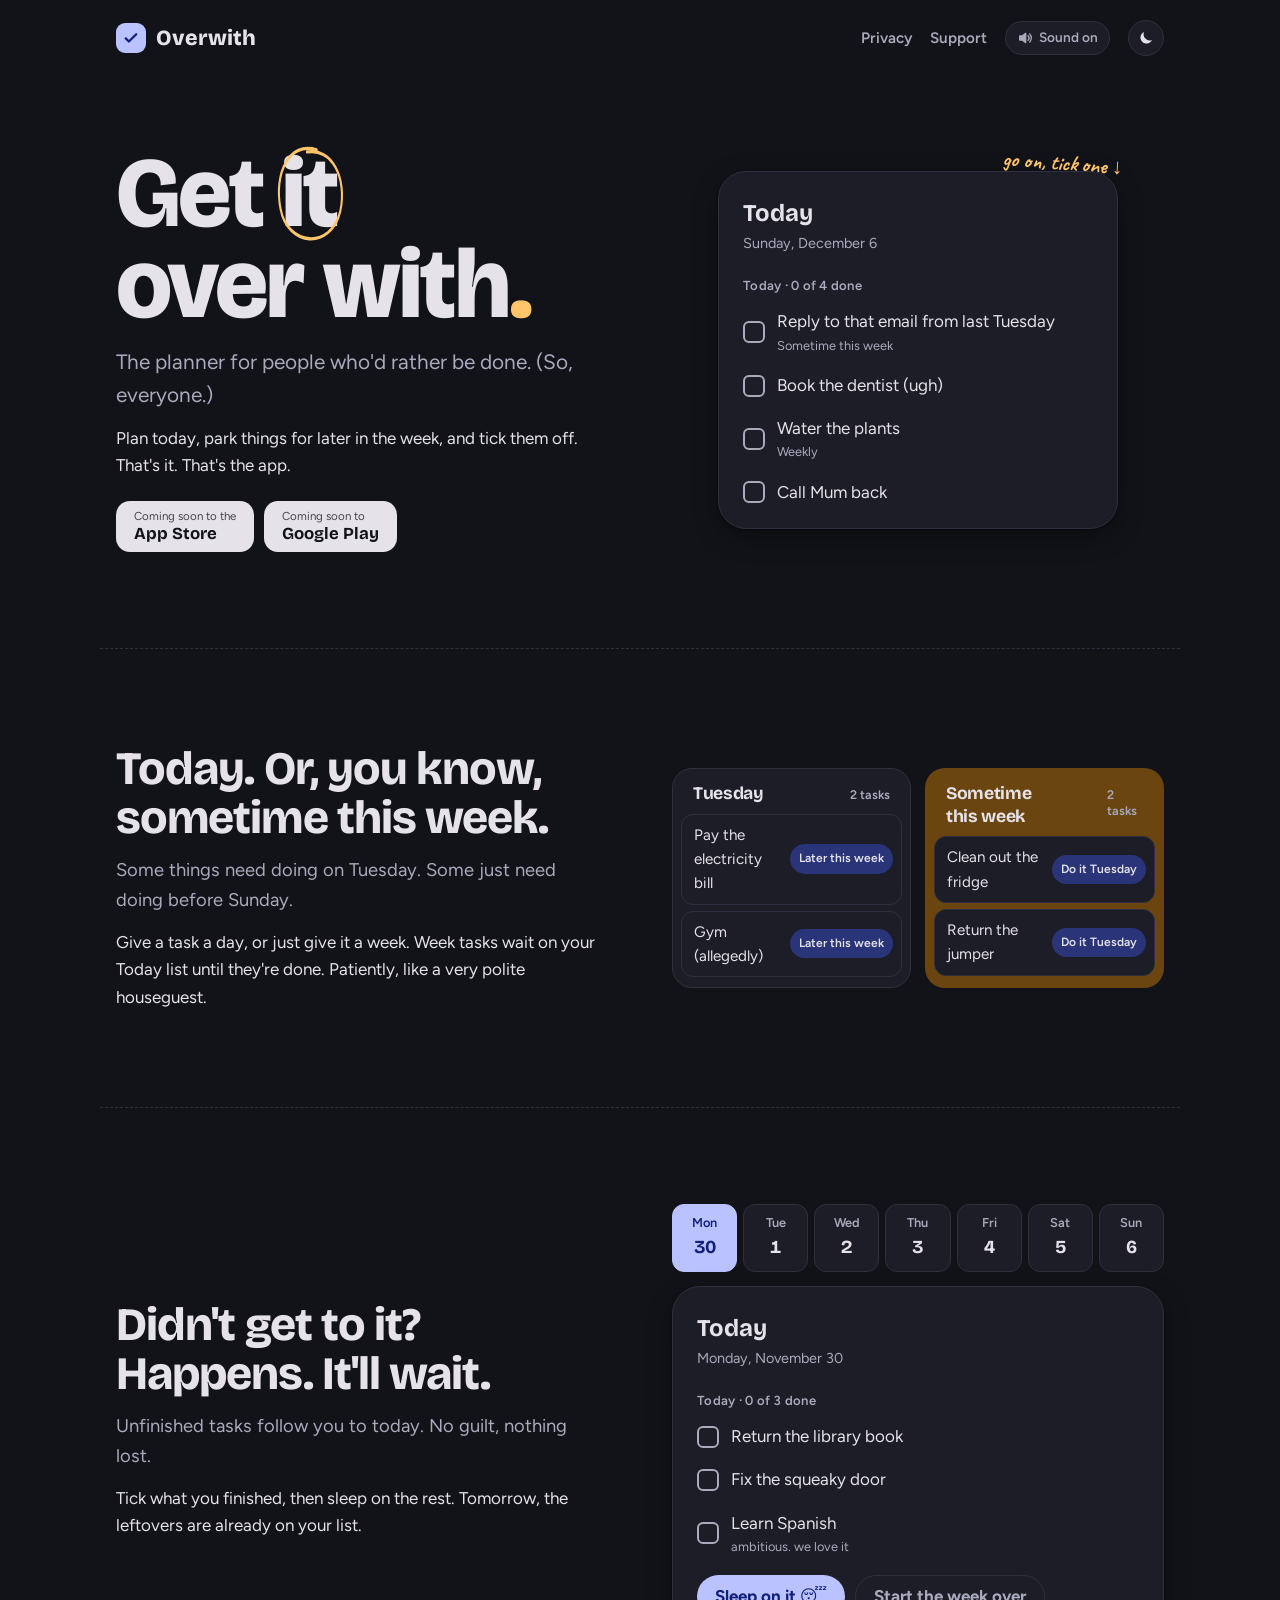
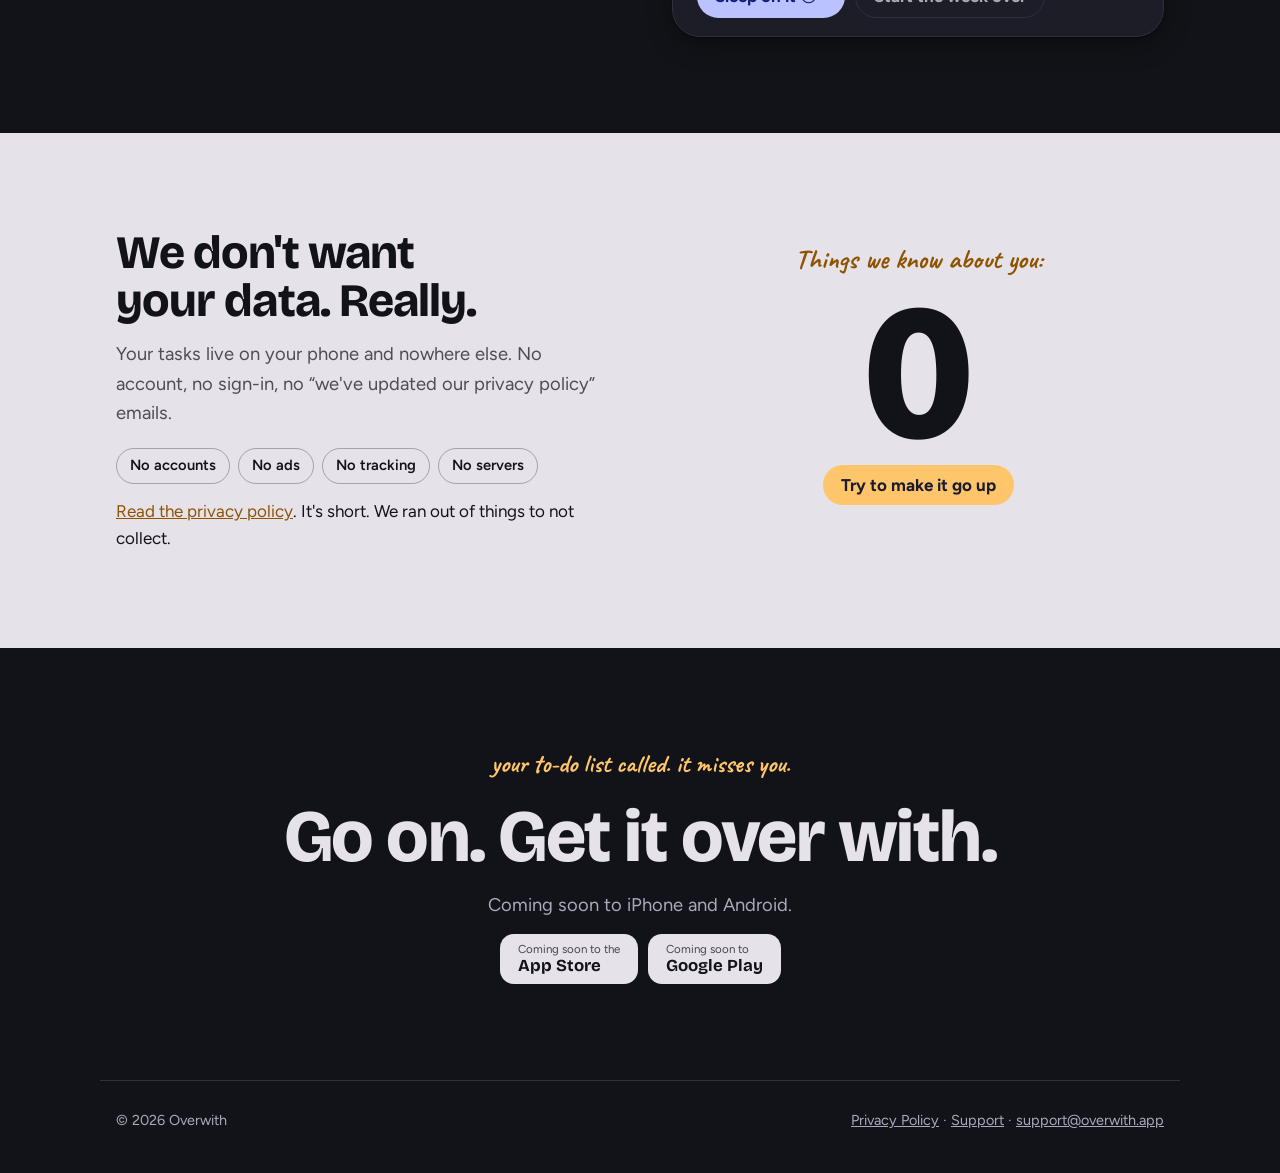
==== commit 84271dab: "feat: make dark the default, with a light mode switch Every page now opens in dark mode, and a sun/m" ====
--- a/index.html
+++ b/index.html
@@ -3,8 +3,18 @@
 <head>
   <meta charset="utf-8">
   <meta name="viewport" content="width=device-width, initial-scale=1, viewport-fit=cover">
+  <script>try{if(localStorage.getItem("ow-theme")==="light")document.documentElement.setAttribute("data-theme","light")}catch(e){}</script>
   <title>Overwith · Get it over with.</title>
   <meta name="description" content="Overwith is the planner for people who'd rather be done. Plan today, park things for later in the week, and tick them off. Coming soon to iPhone and Android.">
+  <link rel="icon" href="/favicon.svg" type="image/svg+xml">
+  <link rel="canonical" href="https://overwith.app/">
+  <meta name="theme-color" content="#4355b9">
+  <meta property="og:type" content="website">
+  <meta property="og:site_name" content="Overwith">
+  <meta property="og:title" content="Overwith · Get it over with.">
+  <meta property="og:description" content="Overwith is the planner for people who'd rather be done. Plan today, park things for later in the week, and tick them off. Coming soon to iPhone and Android.">
+  <meta property="og:url" content="https://overwith.app/">
+  <meta name="twitter:card" content="summary">
   <link rel="preload" href="/fonts/bricolage-grotesque.woff2" as="font" type="font/woff2" crossorigin>
   <link rel="preload" href="/fonts/figtree.woff2" as="font" type="font/woff2" crossorigin>
   <link rel="stylesheet" href="/style.css">
@@ -30,6 +40,10 @@
           <path class="cross" d="M17 9l5 6M22 9l-5 6"/>
         </svg>
         <span id="soundLabel">Sound on</span>
+      </button>
+      <button class="theme-btn" type="button" id="themeBtn" aria-label="Switch to light mode" hidden>
+        <svg class="moon" viewBox="0 0 24 24" aria-hidden="true"><path d="M20 14.5A8 8 0 0 1 9.5 4a8 8 0 1 0 10.5 10.5z" fill="currentColor"/></svg>
+        <svg class="sun" viewBox="0 0 24 24" aria-hidden="true" fill="none" stroke="currentColor" stroke-width="2" stroke-linecap="round"><circle cx="12" cy="12" r="4.2" fill="currentColor" stroke="none"/><path d="M12 2.5v2M12 19.5v2M2.5 12h2M19.5 12h2M5.3 5.3l1.4 1.4M17.3 17.3l1.4 1.4M5.3 18.7l1.4-1.4M17.3 6.7l1.4-1.4"/></svg>
       </button>
     </nav>
   </header>
--- a/style.css
+++ b/style.css
@@ -24,8 +24,40 @@
   font-display: swap;
 }
 
-/* ---------- Tokens ---------- */
+/* ---------- Tokens ----------
+   Dark is the default look. The sun/moon switch sets data-theme="light"
+   on <html>, and the choice is remembered in the visitor's browser. */
 :root {
+  --paper: #121318;
+  --card: #1c1d26;
+  --ink: #e5e2ea;
+  --muted: #a9aabd;
+  --line: #2e3040;
+  --indigo: #bac3ff;
+  --on-indigo: #102078;
+  --indigo-soft: #2a3478;
+  --marigold: #ffc56b;
+  /* Warm "amber" cards: "Sometime this week", short version, tags */
+  --marigold-soft: #6a4510;
+  --tag-ink: #ffc56b;
+  --done: #74d6a0;
+  --shadow: 0 1px 2px rgb(0 0 0 / 0.4), 0 8px 24px rgb(0 0 0 / 0.35);
+  /* Yellow text on the privacy band, which is light in dark mode */
+  --band-accent: #8f5300;
+
+  --f-display: "Bricolage Grotesque", "Segoe UI", system-ui, sans-serif;
+  --f-body: "Figtree", system-ui, -apple-system, "Segoe UI", Roboto, sans-serif;
+  --f-hand: "Caveat", "Segoe Print", "Comic Sans MS", cursive;
+
+  --wide: 1080px;
+  --read: 680px;
+  --gutter-l: max(16px, env(safe-area-inset-left, 0px));
+  --gutter-r: max(16px, env(safe-area-inset-right, 0px));
+
+  color-scheme: dark;
+}
+
+:root[data-theme="light"] {
   --paper: #f6f6fb;
   --card: #ffffff;
   --ink: #1b1b2f;
@@ -35,40 +67,13 @@
   --on-indigo: #ffffff;
   --indigo-soft: #dfe1ff;
   --marigold: #e89a24;
-  --marigold-soft: #fff1d9;
+  --marigold-soft: #ffcd6e;
+  --tag-ink: #5c3c0a;
   --done: #2b8a57;
   --shadow: 0 1px 2px rgb(27 27 47 / 0.06), 0 8px 24px rgb(27 27 47 / 0.08);
-  /* Yellow text on the privacy band, which flips light in dark mode */
   --band-accent: #ffc56b;
 
-  --f-display: "Bricolage Grotesque", "Segoe UI", system-ui, sans-serif;
-  --f-body: "Figtree", system-ui, -apple-system, "Segoe UI", Roboto, sans-serif;
-  --f-hand: "Caveat", "Segoe Print", "Comic Sans MS", cursive;
-
-  --wide: 1080px;
-  --read: 680px;
-  --gutter-l: max(16px, env(safe-area-inset-left, 0px));
-  --gutter-r: max(16px, env(safe-area-inset-right, 0px));
-
-  color-scheme: light dark;
-}
-
-@media (prefers-color-scheme: dark) {
-  :root {
-    --paper: #121318;
-    --card: #1c1d26;
-    --ink: #e5e2ea;
-    --muted: #a9aabd;
-    --line: #2e3040;
-    --indigo: #bac3ff;
-    --on-indigo: #102078;
-    --indigo-soft: #2a3478;
-    --marigold: #ffc56b;
-    --marigold-soft: #3a2c14;
-    --done: #74d6a0;
-    --shadow: 0 1px 2px rgb(0 0 0 / 0.4), 0 8px 24px rgb(0 0 0 / 0.35);
-    --band-accent: #8f5300;
-  }
+  color-scheme: light;
 }
 
 /* ---------- Base ---------- */
@@ -309,6 +314,42 @@
 
 .sound-btn:hover {
   color: var(--ink);
+}
+
+/* Sun/moon switch: shows a moon in dark mode, a sun in light mode */
+.theme-btn {
+  display: inline-grid;
+  place-items: center;
+  width: 36px;
+  height: 36px;
+  padding: 0;
+  border: 1px solid var(--line);
+  border-radius: 999px;
+  background: var(--card);
+  color: var(--ink);
+  cursor: pointer;
+}
+
+.theme-btn:hover {
+  border-color: var(--marigold);
+}
+
+.theme-btn svg {
+  grid-area: 1 / 1;
+  width: 18px;
+  height: 18px;
+  transition: transform 0.35s ease, opacity 0.25s;
+}
+
+.theme-btn .sun,
+:root[data-theme="light"] .theme-btn .moon {
+  opacity: 0;
+  transform: rotate(-90deg) scale(0.6);
+}
+
+:root[data-theme="light"] .theme-btn .sun {
+  opacity: 1;
+  transform: none;
 }
 
 .sound-btn svg {
@@ -666,7 +707,7 @@
   padding: 1px 7px;
   border-radius: 999px;
   background: var(--marigold-soft);
-  color: var(--marigold);
+  color: var(--tag-ink);
   font-size: 0.72rem;
   font-weight: 700;
 }
@@ -1094,7 +1135,88 @@
   padding: 0 18px 16px;
 }
 
+/* Privacy: short version card and contents list */
+.short {
+  background: var(--marigold-soft);
+  border-radius: 20px;
+  padding: 20px 22px;
+  margin: 20px 0 16px;
+  display: grid;
+  gap: 10px;
+}
+
+.short p {
+  margin: 0;
+}
+
+.short-label {
+  font-family: var(--f-hand);
+  font-weight: 700;
+  font-size: 1.5rem;
+  line-height: 1;
+  color: var(--ink);
+}
+
+.short-text {
+  font-family: var(--f-display);
+  font-weight: 700;
+  font-size: 1.25rem;
+  line-height: 1.3;
+}
+
+.chips {
+  display: flex;
+  flex-wrap: wrap;
+  gap: 8px;
+  margin: 4px 0 0;
+  padding: 0;
+  list-style: none;
+}
+
+.chips li {
+  background: var(--card);
+  border: 1px solid var(--line);
+  border-radius: 999px;
+  padding: 4px 12px;
+  font-weight: 600;
+  font-size: 0.88rem;
+}
+
+.toc {
+  display: block;
+  font-size: 0.95rem;
+  border: 1px solid var(--line);
+  border-radius: 20px;
+  padding: 16px 22px;
+  margin-bottom: 32px;
+}
+
+.toc-title {
+  margin: 0 0 6px;
+  font-weight: 700;
+}
+
+.toc ol {
+  margin: 0;
+  padding-left: 1.3em;
+  columns: 2;
+  column-gap: 32px;
+}
+
+.toc li {
+  break-inside: avoid;
+  padding: 2px 0;
+}
+
+.policy h2 {
+  scroll-margin-top: 16px;
+}
+
 @media (max-width: 460px) {
+  .toc ol {
+    columns: 1;
+  }
+
   .contact {
     flex-direction: column;
     align-items: flex-start;
@@ -1108,6 +1230,60 @@
   }
 }
 
+/* ---------- 404 page ---------- */
+.lost {
+  text-align: center;
+  padding-top: clamp(16px, 5vw, 48px);
+}
+
+.lost h1 {
+  margin-top: 0;
+}
+
+.lost .lede {
+  max-width: 30rem;
+  margin-left: auto;
+  margin-right: auto;
+}
+
+.lost-code {
+  margin: 0;
+  font-family: var(--f-display);
+  font-weight: 800;
+  font-size: clamp(6rem, 22vw, 10rem);
+  line-height: 0.9;
+  color: var(--indigo);
+  letter-spacing: -0.04em;
+}
+
+.lost-card {
+  display: inline-flex;
+  align-items: center;
+  gap: 12px;
+  text-align: left;
+  background: var(--card);
+  border: 1px solid var(--line);
+  border-radius: 16px;
+  box-shadow: var(--shadow);
+  padding: 12px 18px;
+  margin-bottom: 28px;
+}
+
+.lost-check {
+  flex: none;
+  width: 22px;
+  height: 22px;
+  border: 2px solid var(--muted);
+  border-radius: 6px;
+}
+
+.lost-actions {
+  display: flex;
+  flex-wrap: wrap;
+  justify-content: center;
+  gap: 10px;
+}
+
 /* ---------- Motion ---------- */
 @media (prefers-reduced-motion: reduce) {
   html {
